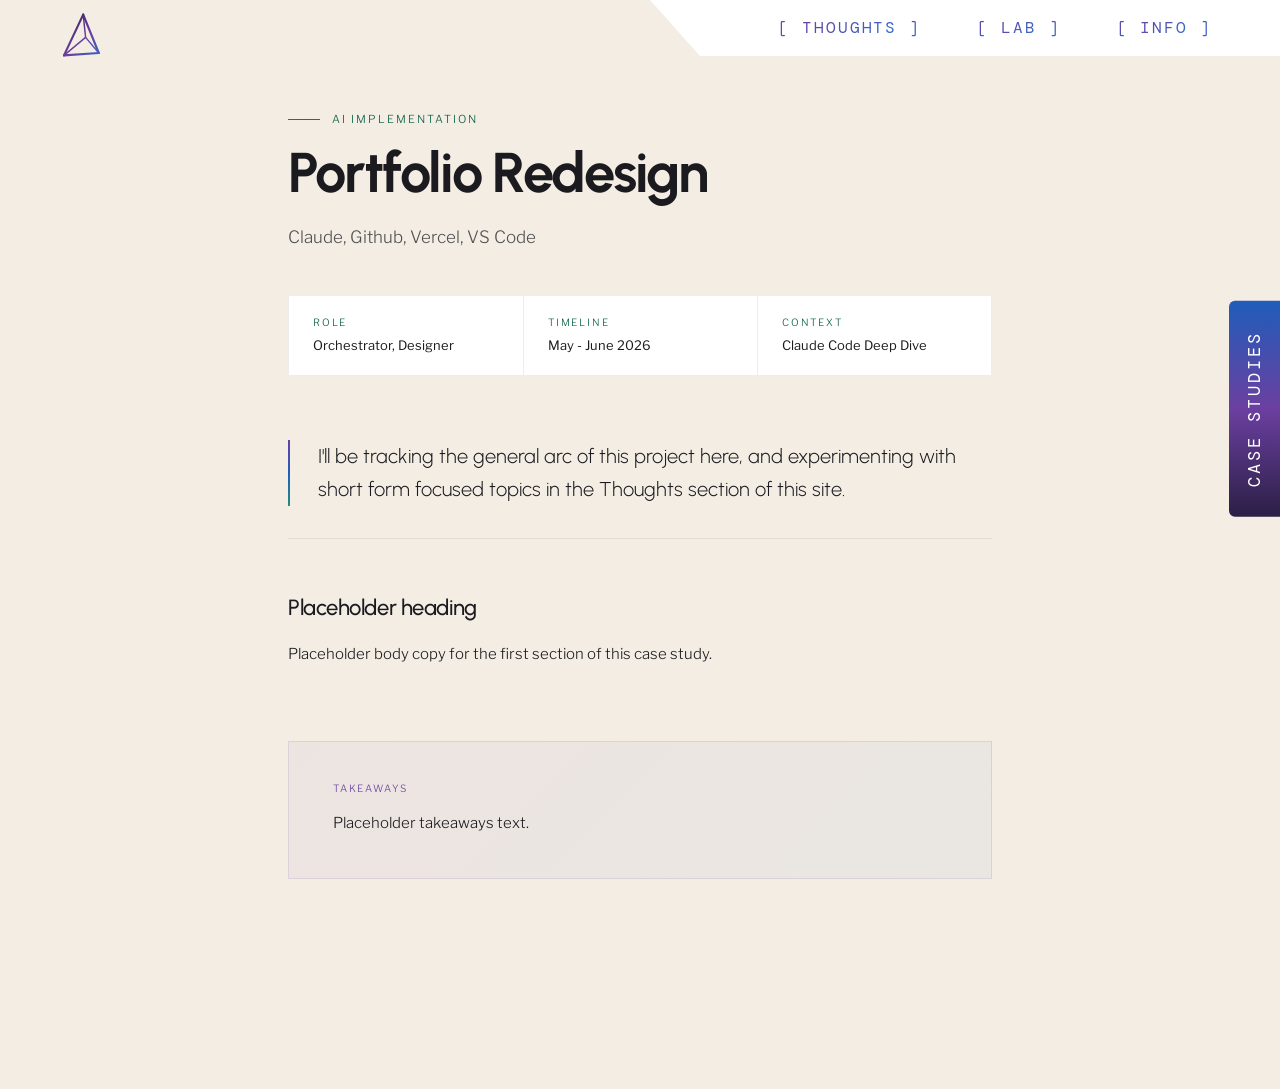
==== work/building-this-portfolio/index.html @ ea53515b "copy edits info blurb etc" ====
<!DOCTYPE html>
<html lang="en">
<head>
<meta charset="UTF-8">
<meta name="viewport" content="width=device-width, initial-scale=1.0">
<title>Portfolio Redesign — Jeremy Magean</title>
<link rel="preconnect" href="https://fonts.googleapis.com">
<link href="https://fonts.googleapis.com/css2?family=DM+Sans:ital,wght@0,300;0,400;0,500;1,300;1,400;1,500&family=DM+Mono:wght@300;400&family=Libre+Franklin:ital,wght@0,300;0,400;0,500;1,400&family=Urbanist:wght@500;600;700;800&display=swap" rel="stylesheet">
<link rel="stylesheet" href="../../css/styles.css">
<style>
html, body {
  font-family: var(--sans);
}

a.top-logo { text-decoration: none; }
a.top-logo:hover svg line { stroke: var(--ink); }

.deco { display: none; }

.cs-page {
  max-width: 800px;
  margin: 0 auto;
  padding: 112px 48px 96px;
}

/* Breadcrumb */
.breadcrumb {
  font-family: var(--mono);
  font-size: 11px;
  font-weight: 300;
  letter-spacing: 0.12em;
  text-transform: uppercase;
  color: var(--muted);
  margin-bottom: 56px;
  display: flex;
  align-items: center;
  gap: 10px;
}

.breadcrumb a {
  color: var(--muted);
  text-decoration: none;
  transition: color 0.2s;
}

.breadcrumb a:hover { color: var(--ink); }

.breadcrumb-sep { opacity: 0.5; }

/* Header */
.case-eyebrow {
  font-family: var(--mono);
  font-size: 11px;
  font-weight: 300;
  letter-spacing: 0.18em;
  text-transform: uppercase;
  color: var(--green);
  margin-bottom: 16px;
  display: flex;
  align-items: center;
  gap: 12px;
}

.case-eyebrow::before {
  content: '';
  display: block;
  width: 32px;
  height: 1px;
  background: linear-gradient(90deg, var(--violet), var(--blue));
}

.case-title {
  font-family: var(--sans);
  font-size: clamp(32px, 5vw, 56px);
  font-weight: 700;
  letter-spacing: -0.03em;
  line-height: 1.1;
  color: var(--ink);
  margin-bottom: 20px;
}

.case-subtitle {
  font-family: var(--sans);
  font-size: 17px;
  font-weight: 300;
  font-style: regular;
  color: var(--muted);
  margin-bottom: 44px;
  line-height: 1.6;
}

/* Metadata strip */
.meta-strip {
  display: grid;
  grid-template-columns: repeat(3, 1fr);
  background: white;
  border: 1px solid rgba(26,26,31,0.08);
  margin-bottom: 64px;
}

.meta-cell { padding: 20px 24px; }
.meta-cell + .meta-cell { border-left: 1px solid rgba(26,26,31,0.08); }

.meta-label {
  font-family: var(--mono);
  font-size: 10px;
  font-weight: 300;
  letter-spacing: 0.18em;
  text-transform: uppercase;
  color: var(--green);
  margin-bottom: 7px;
}

.meta-value {
  font-family: var(--sans);
  font-size: 13px;
  font-weight: 400;
  color: var(--ink);
  line-height: 1.55;
}

/* Blockquote */
.case-blockquote {
  font-family: var(--sans);
  font-size: clamp(16px, 2vw, 20px);
  font-weight: 300;
  font-style: regular;
  color: var(--ink);
  line-height: 1.65;
  padding-left: 28px;
  border-left: 2px solid var(--violet);
  border-image: linear-gradient(180deg, var(--violet), var(--blue), var(--teal)) 1;
  margin-bottom: 32px;
}

/* Intro body */
.case-intro {
  font-family: var(--sans);
  font-size: 15px;
  font-weight: 300;
  color: var(--ink);
  line-height: 1.85;
  max-width: 660px;
  margin-bottom: 64px;
}

/* Divider */
.section-divider {
  width: 100%;
  height: 1px;
  background: rgba(26,26,31,0.08);
  margin-bottom: 56px;
}

/* Sections */
.case-section { margin-bottom: 72px; }

.case-section-heading {
  font-family: var(--sans);
  font-size: 22px;
  font-weight: 500;
  letter-spacing: -0.02em;
  line-height: 1.2;
  color: var(--ink);
  margin-bottom: 20px;
}

.case-subsection-heading {
  font-family: var(--sans);
  font-size: 16px;
  font-weight: 500;
  letter-spacing: -0.01em;
  line-height: 1.3;
  color: var(--ink);
  margin-top: 40px;
  margin-bottom: 16px;
  padding-top: 40px;
  border-top: 1px solid rgba(26,26,31,0.08);
}

.case-section p {
  font-family: var(--body);
  font-size: 15px;
  font-weight: 300;
  color: var(--ink);
  line-height: 1.85;
  max-width: 660px;
  margin-bottom: 24px;
}

/* Image placeholders */
.img-wrap { margin-top: 8px; margin-bottom: 8px; }

.img-portrait {
  max-height: 480px;
  width: auto;
  display: block;
  margin: 0 auto;
}

.img-row-5 {
  display: grid;
  grid-template-columns: repeat(5, 1fr);
  gap: 10px;
  margin-top: 8px;
  margin-bottom: 8px;
}

.img-row-5 img { width: 100%; display: block; }

.img-placeholder {
  width: 100%;
  aspect-ratio: 16 / 9;
  background: white;
  border: 1px solid rgba(26,26,31,0.08);
  display: flex;
  flex-direction: column;
  align-items: center;
  justify-content: center;
  gap: 10px;
}

.img-placeholder svg { opacity: 0.2; }

.img-caption {
  display: block;
  font-family: var(--mono);
  font-size: 10px;
  font-weight: 300;
  letter-spacing: 0.1em;
  text-transform: uppercase;
  color: var(--ink);
  margin-top: 10px;
  margin-bottom: 32px;
}

/* Before/after pair */
.img-pair {
  display: grid;
  grid-template-columns: 1fr 1fr;
  gap: 16px;
  margin-top: 8px;
  margin-bottom: 8px;
}

.img-pair .img-placeholder { aspect-ratio: 4 / 3; }

.img-pair-captions {
  display: grid;
  grid-template-columns: 1fr 1fr;
  gap: 16px;
  margin-bottom: 32px;
}

/* Closing thoughts */
.closing-block {
  background: linear-gradient(135deg, rgba(107,63,160,0.05), rgba(45,110,207,0.05));
  border: 1px solid rgba(107,63,160,0.12);
  padding: 40px 44px;
  margin-bottom: 64px;
}

.closing-label {
  font-family: var(--mono);
  font-size: 10px;
  font-weight: 300;
  letter-spacing: 0.18em;
  text-transform: uppercase;
  color: var(--violet);
  margin-bottom: 16px;
}

.closing-body {
  font-family: var(--sans);
  font-size: 15px;
  font-weight: 300;
  color: var(--ink);
  line-height: 1.85;
}

/* Footer nav */
.case-footer-nav {
  display: flex;
  justify-content: space-between;
  align-items: center;
  padding-top: 32px;
  border-top: 1px solid rgba(26,26,31,0.08);
}

.case-nav-link {
  font-family: var(--mono);
  font-size: 11px;
  font-weight: 300;
  letter-spacing: 0.12em;
  text-transform: uppercase;
  text-decoration: none;
  color: var(--muted);
  display: flex;
  align-items: center;
  gap: 10px;
  transition: color 0.2s;
}

.case-nav-link:hover { color: var(--ink); }
.case-nav-link.prev::before { content: '←'; font-family: var(--sans); font-size: 14px; }
.case-nav-link.next::after  { content: '→'; font-family: var(--sans); font-size: 14px; }

@media (max-width: 640px) {
  .cs-page { padding: 96px 24px 72px; }
  .meta-strip { grid-template-columns: 1fr; }
  .meta-cell + .meta-cell { border-left: none; border-top: 1px solid rgba(26,26,31,0.08); }
  .img-pair { grid-template-columns: 1fr; }
  .img-pair-captions { grid-template-columns: 1fr; }
  .closing-block { padding: 32px 28px; }
}
</style>
</head>
<body data-case="building-this-portfolio">

<a href="../../index.html" class="top-logo">
  <svg width="48" height="48" viewBox="0 0 40 40" fill="none" xmlns="http://www.w3.org/2000/svg">
    <defs>
      <linearGradient id="pyramidGrad" x1="0" y1="0" x2="40" y2="40" gradientUnits="userSpaceOnUse">
        <stop offset="0%" stop-color="#241840"/>
        <stop offset="55%" stop-color="#6b3fa0"/>
        <stop offset="100%" stop-color="#2d6ecf"/>
      </linearGradient>
    </defs>
    <line x1="21" y1="3"  x2="5"  y2="37" stroke="url(#pyramidGrad)" stroke-width="1.8" stroke-linecap="round"/>
    <line x1="21" y1="3"  x2="34" y2="35" stroke="url(#pyramidGrad)" stroke-width="1.8" stroke-linecap="round"/>
    <line x1="5"  y1="37" x2="34" y2="35" stroke="url(#pyramidGrad)" stroke-width="1.8" stroke-linecap="round"/>
    <line x1="21" y1="3"  x2="23" y2="22" stroke="url(#pyramidGrad)" stroke-width="1.2" stroke-linecap="round"/>
    <line x1="34" y1="35" x2="23" y2="22" stroke="url(#pyramidGrad)" stroke-width="1.2" stroke-linecap="round"/>
    <line x1="5"  y1="37" x2="23" y2="22" stroke="url(#pyramidGrad)" stroke-width="1.2" stroke-linecap="round"/>
  </svg>
</a>

<script>
  (function() {
   var parts = location.pathname.split('/').filter(function(s){ return s.length > 0 && s !== 'index.html'; });
var d = parts.length;
    var p = d > 0 ? Array(d).fill('..').join('/') + '/' : '';
    var el = document.currentScript;
    fetch(p + 'nav.html', { cache: 'no-cache' }).then(function(r){ return r.text(); }).then(function(html) {
      var tmp = document.createElement('div');
      tmp.innerHTML = html;
      tmp.querySelectorAll('a[href]').forEach(function(a) { a.setAttribute('href', p + a.getAttribute('href')); });
      var parent = el.parentNode;
      var codes = [];
      Array.from(tmp.childNodes).forEach(function(node) {
        if (node.nodeName === 'SCRIPT') { codes.push(node.textContent); }
        else { parent.insertBefore(node, el); }
      });
      parent.removeChild(el);
      codes.forEach(function(code) {
        var s = document.createElement('script');
        s.textContent = code;
        document.head.appendChild(s);
      });
    });
  })();
</script>

<div class="cs-page">

  <header>
    <p class="case-eyebrow">AI Implementation</p>
    <h1 class="case-title">Portfolio Redesign</h1>
    <p class="case-subtitle">Claude, Github, Vercel, VS Code</p>
    <div class="meta-strip">
      <div class="meta-cell">
        <p class="meta-label">Role</p>
        <p class="meta-value">Orchestrator, Designer</p>
      </div>
      <div class="meta-cell">
        <p class="meta-label">Timeline</p>
        <p class="meta-value">May - June 2026</p>
      </div>
      <div class="meta-cell">
        <p class="meta-label">Context</p>
        <p class="meta-value">Claude Code Deep Dive</p>
      </div>
    </div>
  </header>

  <blockquote class="case-blockquote">
    I'll be tracking the general arc of this project here, and experimenting with short form focused topics in the Thoughts section of this site.
  </blockquote>

  <div class="section-divider"></div>

  <section class="case-section">
    <h2 class="case-section-heading">Placeholder heading</h2>
    <p>
      Placeholder body copy for the first section of this case study.
    </p>
  </section>

  <div class="closing-block">
    <p class="closing-label">Takeaways</p>
    <p class="closing-body">
      Placeholder takeaways text.
    </p>
  </div>

  <nav class="case-footer-nav">
    <a href="../flytedesk/index.html" class="case-nav-link prev">Previous</a>
    <a href="../wowza-video/index.html" class="case-nav-link next">Next</a>
  </nav>

</div>

<script src="../../js/main.js" defer></script>
</body>
</html>
---- css/styles.css ----
*, *::before, *::after { box-sizing: border-box; margin: 0; padding: 0; }
:root {
  --ink: #1a1a1f;
  --paper: #f3ede4;
  --violet: #6b3fa0;
  --blue: #205dba;
  --darkblue: #0b285a;
  --teal: #218e77;
  --green: #065e45;
  --muted: #4f4f50;
  --serif: 'DM Serif Display', Georgia, serif;
  --sans: 'Urbanist', system-ui, sans-serif;
  --body: 'Libre Franklin', 'DM Sans', system-ui, sans-serif;
  --mono: 'DM Mono', monospace;
}
html, body {
  height: 100%;
  background: var(--paper);
  color: var(--ink);
  font-family: var(--mono);
  overflow-x: hidden;
}
.page {
  min-height: 100vh;
  display: grid;
  grid-template-columns: 1fr 1fr;
  grid-template-rows: 1fr auto;
  gap: 0 48px;
  padding: 42px 52px 44px 52px;
  max-width: 1440px;
  margin: 0 auto;
}
.main {
  grid-column: 1;
  grid-row: 1;
  min-width: 0;
  display: flex;
  flex-direction: column;
  justify-content: flex-start;
  padding-top: calc(12vh - 8px);
  max-width: 640px;
}
.cs-page p {
  font-family: var(--body);
}

.articles-outer {
  grid-column: 2;
  grid-row: 1;
  min-width: 0;
  align-self: start;
  position: relative;
  overflow: hidden;
}
.articles-outer::before,
.articles-outer::after {
  content: '';
  position: absolute;
  left: 0;
  right: 0;
  height: 32px;
  pointer-events: none;
  z-index: 2;
}
.articles-outer::before {
  height: 200px;
  top: 0;
  background: linear-gradient(to bottom, var(--paper) 0%, transparent 100%);
  opacity: 0;
  transition: opacity 0.3s ease;
}
.articles-outer::after {
  bottom: 0;
  background: linear-gradient(to top, var(--paper) 0%, transparent 100%);
}
.articles-outer.is-scrolled::before {
  opacity: 1;
}
.articles {
  position: relative;
  z-index: 1;
  padding-top: calc(10vh + 8px);
  display: flex;
  flex-direction: column;
  align-items: flex-end;
  margin-left: auto;
  gap: 12px;
  max-height: calc(100vh - 200px);
  overflow-y: auto;
  scrollbar-width: none;
  padding-right: 52px;
  padding-bottom: 112px;
}
.articles::-webkit-scrollbar { display: none; }
.article-card {
  position: relative;
  background: white;
  border: 1px solid rgba(26,26,31,0.08);
  padding: 20px 18px;
  text-decoration: none;
  display: block;
  transition: box-shadow 0.2s;
  max-width: 500px;
}
.article-card::before {
  content: '';
  position: absolute;
  left: -8px;
  top: 14px;
  bottom: 14px;
  width: 2px;
  background: linear-gradient(180deg, var(--violet), var(--blue));
  transform: scaleY(0);
  transform-origin: center;
  transition: none;
}
.article-card:hover {
  box-shadow: 0 4px 24px rgba(26,26,31,0.14);
}
.article-card:hover::before {
  transform: scaleY(1);
  transition: transform 0.15s ease;
}
.article-card-tag {
  font-family: var(--mono);
  font-size: 11px;
  font-weight: 300;
  letter-spacing: 0.18em;
  text-transform: uppercase;
  color: var(--blue);
  margin-bottom: 11px;
}
.article-card-title {
  font-family: var(--sans);
  font-size: 16px;
  font-weight: 500;
  color: var(--ink);
  margin-bottom: 6px;
  letter-spacing: -0.01em;
  line-height: 1.3;
}
.article-card-excerpt {
  font-family: var(--body);
  font-size: 13px;
  font-weight: 300;
  color: #323238;
  line-height: 1.6;
  margin-bottom: 8px;
}
.article-card-meta {
  font-size: 11px;
  font-weight: 300;
  letter-spacing: 0.1em;
  color: var(--muted);
  text-transform: uppercase;
}
.articles-view-all {
  font-family: var(--mono);
  font-size: 13px;
  font-weight: 300;
  letter-spacing: 0.09em;
  text-transform: uppercase;
  text-decoration: none;
  margin-top: 6px;
  background: linear-gradient(135deg, var(--violet), var(--blue));
  -webkit-background-clip: text;
  -webkit-text-fill-color: transparent;
  background-clip: text;
}
.articles-view-all:hover { -webkit-text-fill-color: var(--ink); }
.articles-label {
  display: none;
}
@media (max-width: 1024px) {
  .page {
    grid-template-columns: 1fr;
    padding: 80px 24px 44px 24px;
  }
  .main {
    grid-column: 1;
    grid-row: 1;
    max-width: 100%;
    padding-top: 24px;
  }
  .articles-outer {
    grid-column: 1;
    grid-row: 2;
    max-height: none;
    overflow: visible;
  }
  .articles-outer::before,
  .articles-outer::after { display: none; }
  .articles {
    max-height: none;
    overflow-y: visible;
    padding-top: 32px;
  }
  
  .articles-label {
    display: flex;
    align-items: center;
    gap: 8px;
    font-size: 9px;
    letter-spacing: 0.18em;
    text-transform: uppercase;
    color: var(--muted);
    margin-bottom: 12px;
  }
  .articles-label::before {
    content: '';
    display: block;
    width: 16px;
    height: 1px;
    background: linear-gradient(90deg, var(--violet), var(--blue));
  }
.articles-view-all {
  max-width:600px;
  width: 100%;
  text-align: right;
  display: block;
  padding-right: 40px;
}
@media (max-width: 630px) {
  .articles-view-all {
    padding-right: 0;
  }
}
}
.pre-footer {
  margin-top: 56px;
}
.pre-footer .status-block {
  margin-bottom: 20px;
}
.eyebrow {
  font-family: var(--mono);
  font-size: 11px;
  font-weight: 300;
  letter-spacing: 0.18em;
  text-transform: uppercase;
  color: var(--muted);
  margin-bottom: 36px;
  display: flex;
  align-items: center;
  gap: 12px;
}
.eyebrow::before {
  content: '';
  display: block;
  width: 32px;
  height: 1px;
  background: linear-gradient(90deg, var(--violet), var(--blue));
}
.name {
  font-family: var(--sans);
  font-size: clamp(32px, 4.8vw, 72px);
  font-weight: 800;
  line-height: 1.37;
  letter-spacing: -0.035em;
  color: var(--ink);
}
@media (max-width: 1100px) {
  .name { font-size: clamp(48px, 4.8vw, 60px); }
}
@media (max-width: 900px) {
  .name { font-size: clamp(32px, 4.8vw, 54px); }
}
.name .gradient-text {
  color: var(--ink);
}
.tagline {
  font-family: var(--mono);
  font-weight: 300;
  font-size: clamp(21px, 2.2vw, 30px);
  color: var(--teal);
  margin-top: 36px;
  margin-bottom: 8px;
  line-height: 1.5;
  letter-spacing: -0.08em;
}
.status-block {
  display: flex;
  align-items: center;
  gap: 14px;
}
.dot {
  width: 8px;
  height: 8px;
  border-radius: 50%;
  background: var(--blue);
  animation: pulse 2.4s ease-in-out infinite;
  flex-shrink: 0;
}
@keyframes pulse {
  0%, 100% { opacity: 1; transform: scale(1); }
  50% { opacity: 0.5; transform: scale(0.75); }
}
.status-text {
  font-size: 16px;
  font-weight: 300;
  color: var(--ink);
  opacity: 0.7;
  letter-spacing: 0.04em;
}
.email-form {
  display: flex;
  max-width: 440px;
  border: 1px solid rgba(26,26,31,0.2);
  background: white;
}
.email-form input {
  flex: 1;
  border: none;
  background: transparent;
  padding: 14px 18px;
  font-family: var(--mono);
  font-size: 13px;
  font-weight: 300;
  color: var(--ink);
  outline: none;
  min-width: 0;
}
.email-form input::placeholder { color: var(--muted); }
.email-form button {
  border: none;
  border-left: 1px solid rgba(26,26,31,0.15);
  background: linear-gradient(135deg, #241840 0%, var(--violet) 55%, var(--blue) 110%);
  color: white;
  padding: 14px 22px;
  font-family: var(--mono);
  font-size: 11px;
  font-weight: 400;
  letter-spacing: 0.12em;
  text-transform: uppercase;
  cursor: pointer;
  transition: opacity 0.2s;
  white-space: nowrap;
  flex-shrink: 0;
}
.email-form button:hover { background: linear-gradient(135deg, #4e2e75, #1f4e99, #07704a); color: white; }
.confirm-msg {
  display: none;
  font-size: 13px;
  font-weight: 300;
  color: var(--teal);
  margin-top: 12px;
  font-family: var(--mono);
}
.footer {
  display: flex;
  justify-content: space-between;
  align-items: flex-end;
  padding-top: 24px;
  border-top: 1px solid transparent;
  border-image: linear-gradient(90deg, #ccc4e5, rgba(61, 61, 101, 0.12)) 1;
  grid-column: 1 / -1;
  grid-row: 2;
}
.footer-left {
  font-size: 16.5px;
  font-weight: 300;
  letter-spacing: 0.08em;
  background: linear-gradient(135deg, var(--violet), var(--blue));
  -webkit-background-clip: text;
  -webkit-text-fill-color: transparent;
  background-clip: text;
}
.footer-links { display: flex; gap: 24px; align-items: center; }
.footer-links a {
  font-size: 16.5px;
  font-weight: 300;
  text-decoration: none;
  letter-spacing: 0.08em;
  text-transform: uppercase;
  background: linear-gradient(135deg, var(--violet), var(--blue));
  -webkit-background-clip: text;
  -webkit-text-fill-color: transparent;
  background-clip: text;
  transition: opacity 0.2s;
}
.footer-links a:hover { opacity: 1; -webkit-text-fill-color: var(--ink); }
a.footer-left { text-decoration: none; }
a.footer-left svg line { transition: stroke 0.2s; }
a.footer-left:hover .footer-left-text { background: none; -webkit-text-fill-color: var(--ink); }
a.footer-left:hover svg line { stroke: var(--ink); }



/* Top logo */
.top-logo {
  position: fixed;
  top: 5px;
  left: 52px;
  z-index: 100;
  padding: 6px;
  display: flex;
  align-items: center;
  justify-content: center;
}
.top-logo svg {
  display: block;
}


/* Case Studies vertical tab */
.case-studies-tab {
  position: fixed;
  right: 0;
  top: 44%;
  transform: translateY(-44%);
  z-index: 99;
  border: none;
  cursor: pointer;
  padding: 30px 15px;
  background: linear-gradient(180deg, #2a1f45, var(--violet), var(--blue));
  color: white;
  font-family: var(--mono);
  font-size: 16.5px;
  font-weight: 400;
  letter-spacing: 0.18em;
  text-transform: uppercase;
  writing-mode: vertical-rl;
  text-orientation: mixed;
  transform: translateY(-44%) rotate(180deg);
  transition: opacity 0.2s, padding 0.2s;
  border-radius: 0 6px 6px 0;
}
.case-studies-tab:hover { background: linear-gradient(180deg, #4e2e75, #1f4e99, #07704a); color: white; padding: 30px 20px; }

/* Overlay */
.drawer-overlay {
  position: fixed;
  inset: 0;
  background: rgba(26,26,31,0.35);
  z-index: 100;
  opacity: 0;
  pointer-events: none;
  transition: opacity 0.35s ease;
}
.drawer-overlay.open {
  opacity: 1;
  pointer-events: all;
}

/* Drawer */
.drawer {
  position: fixed;
  top: 0;
  right: 0;
  width: min(600px, 92vw);
  height: 100vh;
  background: var(--paper);
  z-index: 101;
  transform: translateX(100%);
  transition: transform 0.4s cubic-bezier(0.32, 0, 0.14, 1);
  display: flex;
  flex-direction: column;
  overflow: hidden;
  border-left: 1px solid rgba(26,26,31,0.08);
}
.drawer.open {
  transform: translateX(0);
}
.drawer-header {
  display: flex;
  justify-content: space-between;
  align-items: center;
  padding: 32px 36px 24px;
  border-bottom: 1px solid rgba(26,26,31,0.08);
  flex-shrink: 0;
}
.drawer-title {
  font-family: var(--sans);
  font-size: 24px;
  font-weight: 500;
  letter-spacing: -0.01em;
  color: var(--ink);
}
.drawer-close {
  border: none;
  background: none;
  cursor: pointer;
  padding: 4px;
  color: var(--muted);
  font-size: 30px;
  font-weight: 200;
  line-height: 1;
  transition: color 0.2s;
}
.drawer-close:hover { color: var(--ink); }
.drawer-body {
  flex: 1;
  overflow-y: auto;
  padding: 28px 36px 36px;
  display: flex;
  flex-direction: column;
  gap: 16px;
}

/* Case study cards */
.case-card {
  position: relative;
  background: white;
  border: 1px solid rgba(26,26,31,0.08);
  padding: 16px;
  cursor: pointer;
  transition: box-shadow 0.2s;
  text-decoration: none;
  display: block;
  color: inherit;
}
.case-card::before {
  content: '';
  position: absolute;
  left: -8px;
  top: 10px;
  bottom: 10px;
  width: 2px;
  background: linear-gradient(180deg, var(--violet), var(--blue));
  transform: scaleY(0);
  transform-origin: center;
  transition: none;
}
.case-card:hover {
  box-shadow: 0 4px 24px rgba(26,26,31,0.14);
}
.case-card:hover::before {
  transform: scaleY(1);
  transition: transform 0.15s ease;
}
.case-card.active {
  border-color: var(--blue);
}
.case-card-tag {
  font-family: var(--mono);
  font-size: 10px;
  font-weight: 300;
  letter-spacing: 0.18em;
  text-transform: uppercase;
  color: var(--blue);
  margin-bottom: 14px;
}
.case-card-title {
  font-family: var(--sans);
  font-size: 19px;
  font-weight: 500;
  color: var(--ink);
  margin-bottom: 12px;
  letter-spacing: -0.01em;
}
.case-card-desc {
  font-family: var(--body);
  font-size: 14px;
  font-weight: 300;
  color: #323238;
  line-height: 1.6;
  margin-bottom: 16px;
}
.case-card-meta {
  display: flex;
  gap: 16px;
}
.case-card-meta span {
  font-family: var(--mono);
  font-size: 11px;
  font-weight: 300;
  letter-spacing: 0.03em;
  color: #065e45;
  text-transform: uppercase;
  margin-bottom: 4px;
}

/* Lightbox */
.lightbox {
  display: none;
  position: fixed;
  inset: 0;
  background: #f3ede4;
  z-index: 1000;
  align-items: center;
  justify-content: center;
  cursor: zoom-out;
}

.lightbox.open { display: flex; }

.lightbox > img {
  max-width: 92vw;
  max-height: 92vh;
  object-fit: contain;
  cursor: default;
}

.lightbox-close {
  position: absolute;
  top: 20px;
  right: 24px;
  background: none;
  border: none;
  color: var(--muted);
  cursor: pointer;
  padding: 4px;
  transition: color 0.2s;
  display: flex;
}

.lightbox-close:hover { color: var(--ink); }

.lightbox-inner {
  display: flex;
  align-items: center;
  gap: 20px;
  max-width: 92vw;
}

.lightbox-inner img {
  max-width: 100%;
  max-height: 88vh;
  object-fit: contain;
  cursor: default;
  flex-shrink: 1;
}

.lightbox-nav {
  background: none;
  border: none;
  color: var(--muted);
  cursor: pointer;
  padding: 8px;
  transition: color 0.2s;
  display: none;
  flex-shrink: 0;
}

.lightbox-nav:hover { color: var(--ink); }
.lightbox.has-carousel .lightbox-nav { display: block; }

.cs-page img:not(.no-lightbox) { cursor: zoom-in; }

.deco {
  position: fixed;
  top: 0; right: 0;
  width: 50vw; height: 100vh;
  pointer-events: none;
  overflow: hidden;
  z-index: 0;
}
.page > * { position: relative; z-index: 1; }
@media (max-width: 1024px) {
  .name { font-size: clamp(36px, 10vw, 56px); }
  .pre-footer { grid-column: 1; grid-row: 3; }
  .footer {
    grid-column: 1;
    grid-row: 3;
    flex-direction: column;
    align-items: flex-start;
    gap: 44px;
    padding-top: 48px;
  }
  .deco { width: 80vw; opacity: 0.5; }
  .drawer-header, .drawer-body { padding-left: 24px; padding-right: 24px; }
  .article-card {
    max-width: 100%;
    width: 100%;
    margin-left: 0;
    margin-right: 0;
  }
  .main {
    grid-column: 1;
    grid-row: 1;
    max-width: 100%;
    padding-top: 48px;
  }
.articles {
  align-items: flex-start;
  margin-left: 0;
  width: 100%;
  padding-right: 0;
}
  .top-logo {
  display: none;
}
.footer-left {
  display: flex;
  align-items: center;
  gap: 10px;
}
.article-card {
  max-width: 560px;
  width: 100%;
  margin-left: 0;
  margin-right: 0;
}
}
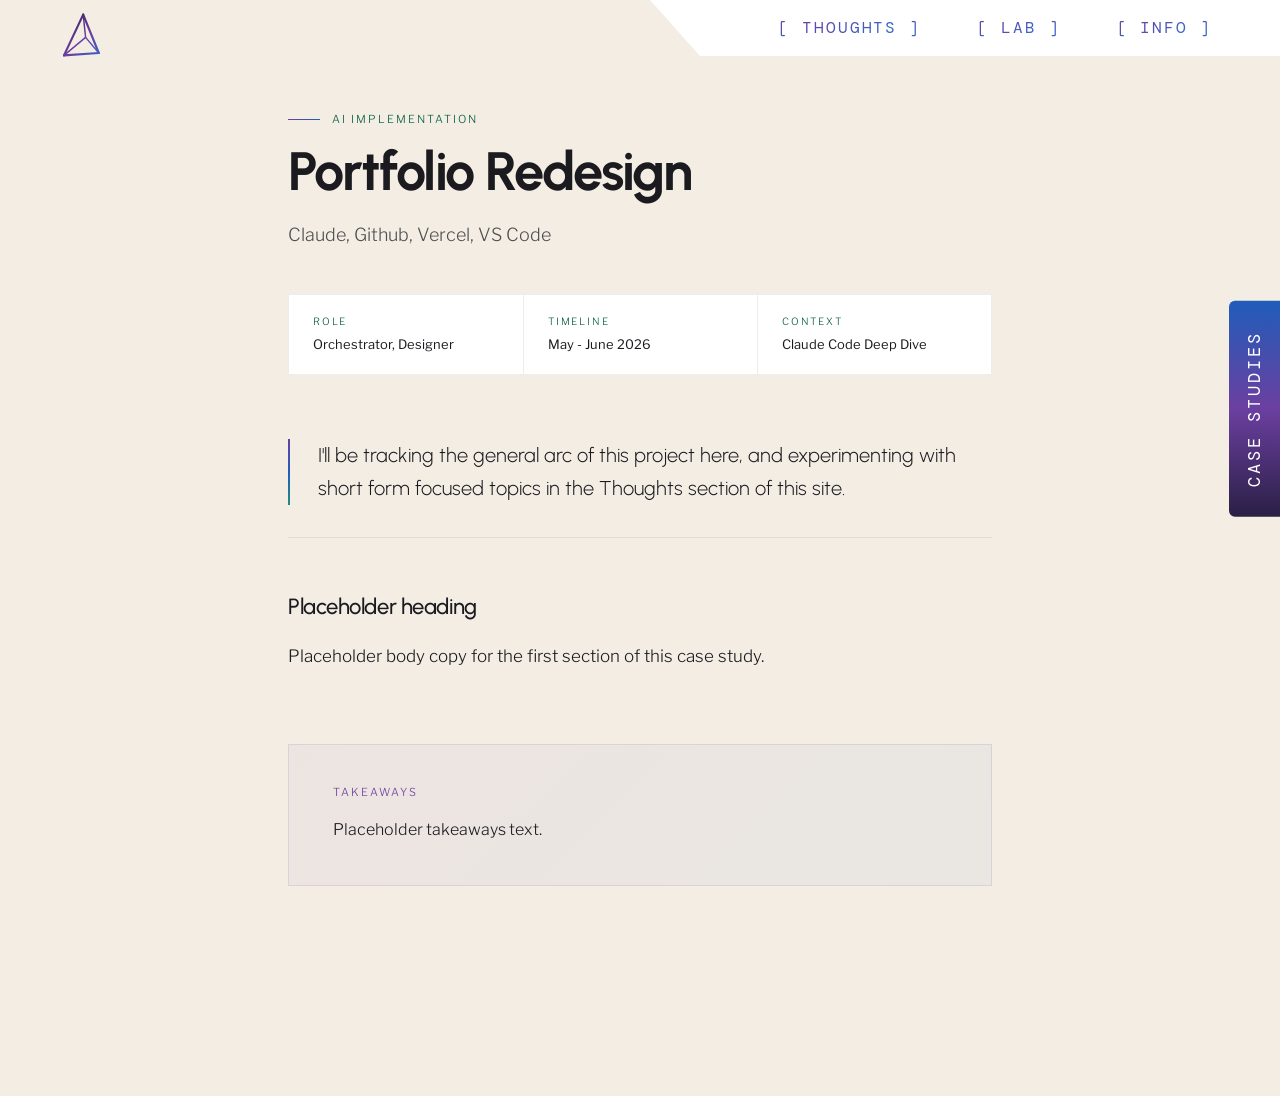
==== commit b5da0bb7: "Case study font adjustments Co-Authored-By: Claude Opus 4.8 <noreply@anthropic.com>" ====
--- a/work/building-this-portfolio/index.html
+++ b/work/building-this-portfolio/index.html
@@ -71,7 +71,7 @@
 
 .case-title {
   font-family: var(--sans);
-  font-size: clamp(32px, 5vw, 56px);
+  font-size: clamp(32px, 5vw, 54px);
   font-weight: 700;
   letter-spacing: -0.03em;
   line-height: 1.1;
@@ -81,7 +81,7 @@
 
 .case-subtitle {
   font-family: var(--sans);
-  font-size: 17px;
+  font-size: 18px;
   font-weight: 300;
   font-style: regular;
   color: var(--muted);
@@ -180,7 +180,7 @@
 
 .case-section p {
   font-family: var(--body);
-  font-size: 15px;
+  font-size: 17px;
   font-weight: 300;
   color: var(--ink);
   line-height: 1.85;
@@ -262,7 +262,7 @@
 
 .closing-label {
   font-family: var(--mono);
-  font-size: 10px;
+  font-size: 11px;
   font-weight: 300;
   letter-spacing: 0.18em;
   text-transform: uppercase;
@@ -272,7 +272,7 @@
 
 .closing-body {
   font-family: var(--sans);
-  font-size: 15px;
+  font-size: 16px;
   font-weight: 300;
   color: var(--ink);
   line-height: 1.85;
--- a/css/styles.css
+++ b/css/styles.css
@@ -8,6 +8,7 @@
   --teal: #218e77;
   --green: #065e45;
   --muted: #4f4f50;
+  --gray: #8c8c8c;
   --serif: 'DM Serif Display', Georgia, serif;
   --sans: 'Urbanist', system-ui, sans-serif;
   --body: 'Libre Franklin', 'DM Sans', system-ui, sans-serif;
@@ -96,7 +97,7 @@
   position: relative;
   background: white;
   border: 1px solid rgba(26,26,31,0.08);
-  padding: 20px 18px;
+  padding: 20px 24px;
   text-decoration: none;
   display: block;
   transition: box-shadow 0.2s;
@@ -502,7 +503,7 @@
   position: relative;
   background: white;
   border: 1px solid rgba(26,26,31,0.08);
-  padding: 16px;
+  padding: 20px;
   cursor: pointer;
   transition: box-shadow 0.2s;
   text-decoration: none;
@@ -533,19 +534,19 @@
 }
 .case-card-tag {
   font-family: var(--mono);
-  font-size: 10px;
+  font-size: 11px;
   font-weight: 300;
   letter-spacing: 0.18em;
   text-transform: uppercase;
   color: var(--blue);
-  margin-bottom: 14px;
+  margin-bottom: 13px;
 }
 .case-card-title {
   font-family: var(--sans);
   font-size: 19px;
   font-weight: 500;
   color: var(--ink);
-  margin-bottom: 12px;
+  margin-bottom: 9px;
   letter-spacing: -0.01em;
 }
 .case-card-desc {
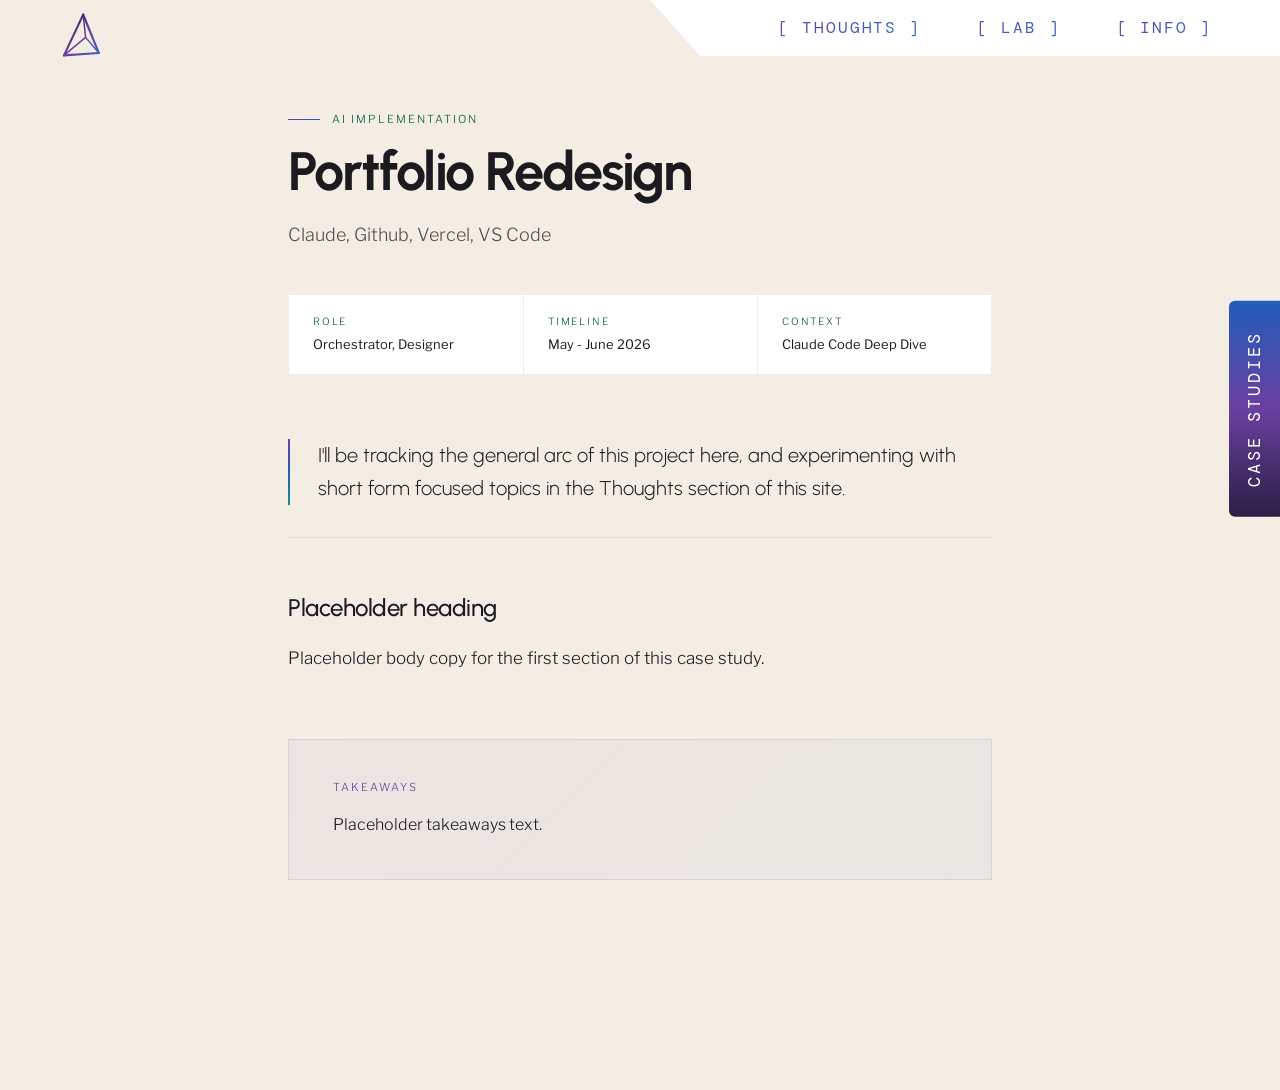
==== commit ef8939c5: "case-section font sizes Co-Authored-By: Claude Opus 4.8 <noreply@anthropic.com>" ====
--- a/work/building-this-portfolio/index.html
+++ b/work/building-this-portfolio/index.html
@@ -153,11 +153,11 @@
 }
 
 /* Sections */
-.case-section { margin-bottom: 72px; }
+.case-section { margin-bottom: 64px; }
 
 .case-section-heading {
   font-family: var(--sans);
-  font-size: 22px;
+  font-size: 24px;
   font-weight: 500;
   letter-spacing: -0.02em;
   line-height: 1.2;
@@ -224,14 +224,14 @@
 
 .img-caption {
   display: block;
-  font-family: var(--mono);
-  font-size: 10px;
+  font-family: var(--sans);
+  font-size: 13px;
   font-weight: 300;
   letter-spacing: 0.1em;
-  text-transform: uppercase;
-  color: var(--ink);
-  margin-top: 10px;
-  margin-bottom: 32px;
+  text-transform: regular;
+  color: var(--muted);
+  margin-top: 14px;
+  margin-bottom: 40px;
 }
 
 /* Before/after pair */
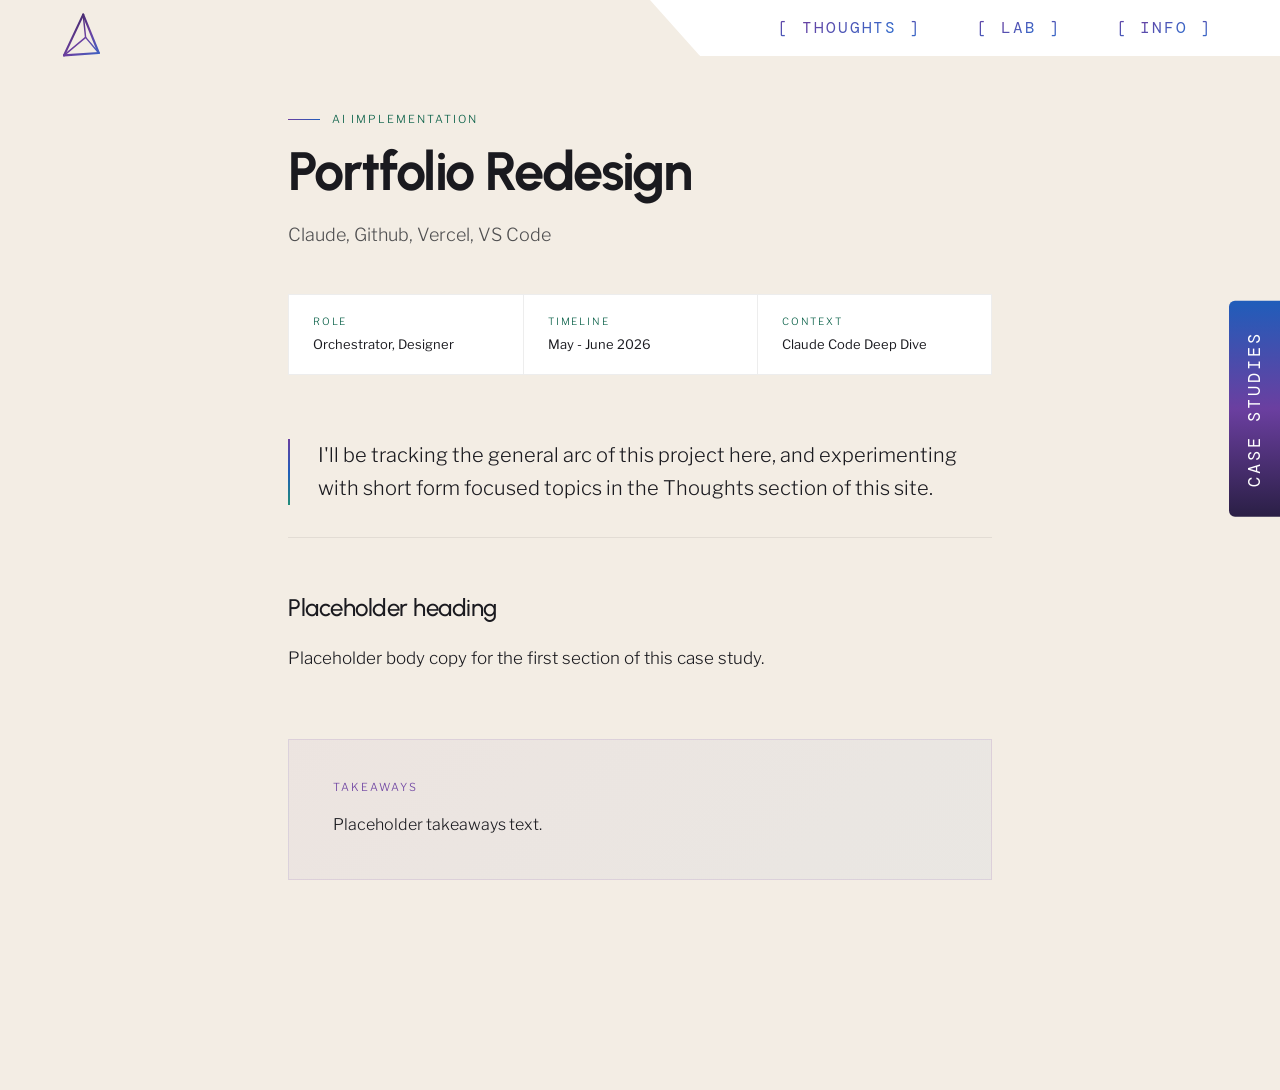
==== commit 99fef3ef: "case-blockquote font to body Co-Authored-By: Claude Opus 4.8 <noreply@anthropic.com>" ====
--- a/work/building-this-portfolio/index.html
+++ b/work/building-this-portfolio/index.html
@@ -121,7 +121,7 @@
 
 /* Blockquote */
 .case-blockquote {
-  font-family: var(--sans);
+  font-family: var(--body);
   font-size: clamp(16px, 2vw, 20px);
   font-weight: 300;
   font-style: regular;
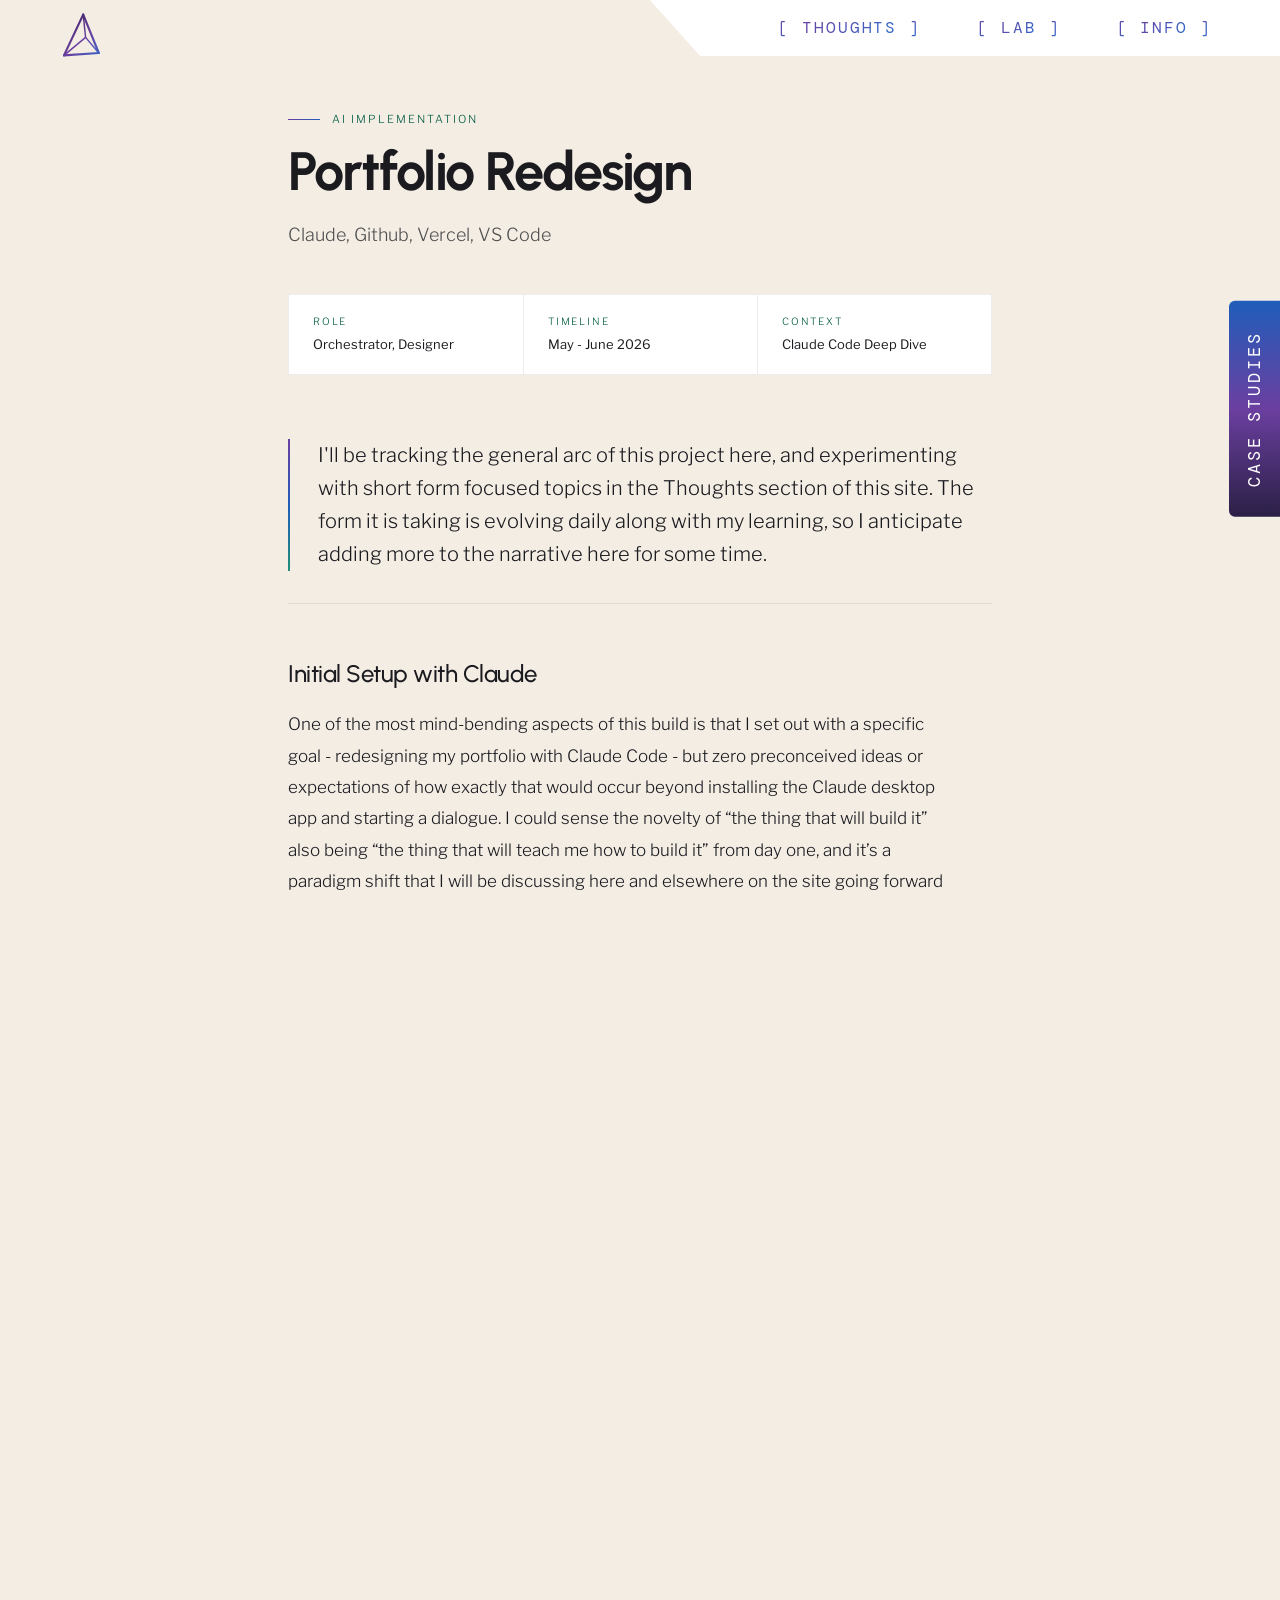
==== commit 99701ccc: "Portfolio build copy Co-Authored-By: Claude Opus 4.8 <noreply@anthropic.com>" ====
--- a/work/building-this-portfolio/index.html
+++ b/work/building-this-portfolio/index.html
@@ -384,16 +384,19 @@
   </header>
 
   <blockquote class="case-blockquote">
-    I'll be tracking the general arc of this project here, and experimenting with short form focused topics in the Thoughts section of this site.
+    I'll be tracking the general arc of this project here, and experimenting with short form focused topics in the Thoughts section of this site. The form it is taking is evolving daily along with my learning, so I anticipate adding more to the narrative here for some time.
   </blockquote>
 
   <div class="section-divider"></div>
 
   <section class="case-section">
-    <h2 class="case-section-heading">Placeholder heading</h2>
+    <h2 class="case-section-heading">Initial Setup with Claude</h2>
     <p>
-      Placeholder body copy for the first section of this case study.
+      One of the most mind-bending aspects of this build is that I set out  with a specific goal - redesigning my portfolio with Claude Code - but zero preconceived ideas or expectations of how exactly that would occur beyond installing the Claude desktop app and starting a dialogue. I could sense the novelty of “the thing that will build it” also being “the thing that will teach me how to build it” from day one, and it’s a paradigm shift that I will be discussing here and elsewhere on the site  going forward because I feel that it represents a foundational aspect of how this type of work will be conducted going forward.
     </p>
+    <p>My first session involved setting up GitHub and Vercel along with getting more familiar with running commands in my mac's terminal which was a first for me. As I designer it was a bit intimidating to work from the black screen territory I knew only vaguely having worked with developers over the years but another threshold of my experience was crossed when I realised that if the terminal returned an error I could just cut and paste it  into the Claude desktop UI and have an explantation (more on this later) and a solution usually on the first or second revised try based on the situation. Getting blocked wasn't an issue that involved tracking someone more knowledgeable down on slack or in person, it was generally a quick back and forth where I was gathering more context and getting into the habit of recognizing I could unblock myself within a minute or two and move on to the next task without breaking the flow of progress for myself or anyone else.</p>
+
+    <p>There was an element of trust involved with setting up some of the permissions allowing Claude to control aspects of the integration, and I intentionally went for a minimal approach knowing that there were already advancements in Claude Design that could streamline the process and get to a seemingly finished product sooner. I wanted to test my ability to prompt throughout the workflow and understand the steps in a more agile process, rather than a waterfall approach where upfront requirements set the entire course of the output. Interestingly from my current perspective weeks later it seems that we are closing that loop in many ways, where the tools are becoming so precise and skilled at interpreting intent that a more waterfall mindset has its benefits.</p>
   </section>
 
   <div class="closing-block">
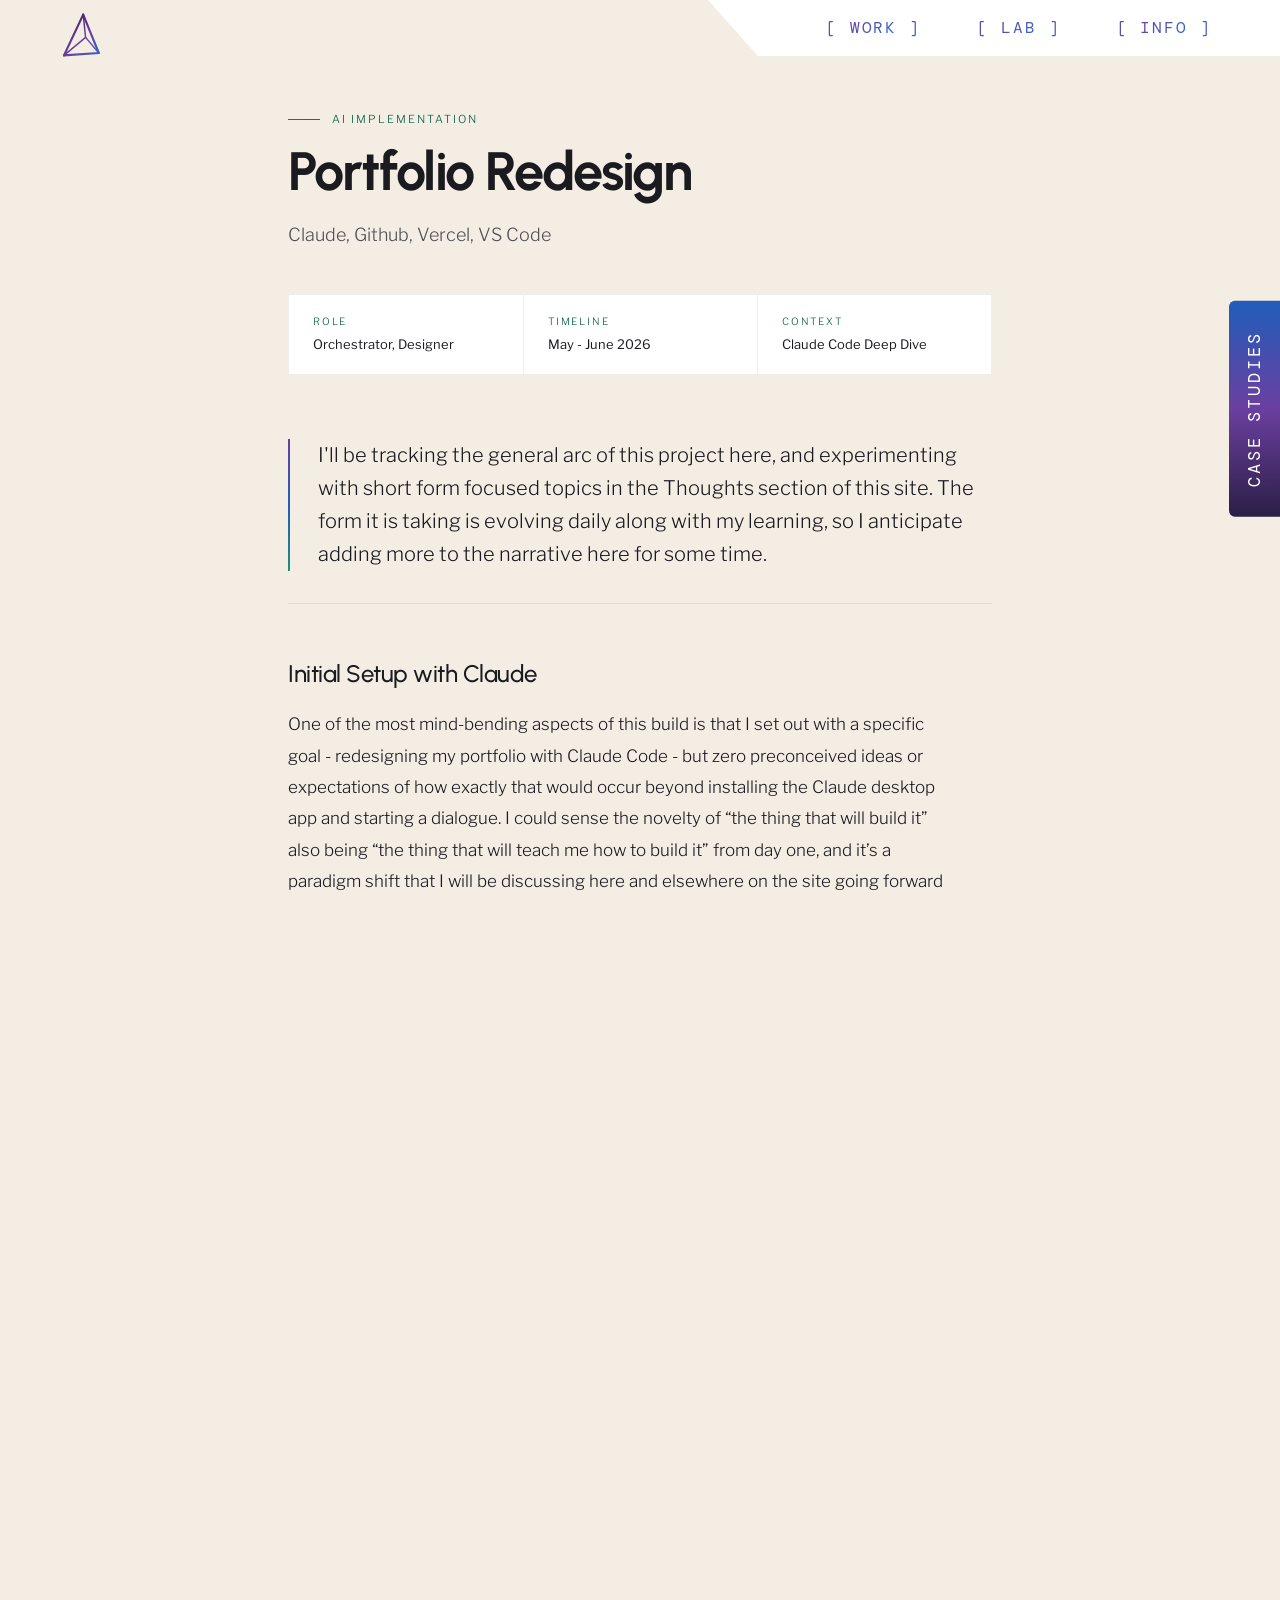
==== commit 22f0cf25: "favicon Co-Authored-By: Claude Opus 4.8 <noreply@anthropic.com>" ====
--- a/work/building-this-portfolio/index.html
+++ b/work/building-this-portfolio/index.html
@@ -7,6 +7,7 @@
 <link rel="preconnect" href="https://fonts.googleapis.com">
 <link href="https://fonts.googleapis.com/css2?family=DM+Sans:ital,wght@0,300;0,400;0,500;1,300;1,400;1,500&family=DM+Mono:wght@300;400&family=Libre+Franklin:ital,wght@0,300;0,400;0,500;1,400&family=Urbanist:wght@500;600;700;800&display=swap" rel="stylesheet">
 <link rel="stylesheet" href="../../css/styles.css">
+<link rel="icon" type="image/svg+xml" href="/favicon.svg">
 <style>
 html, body {
   font-family: var(--sans);
--- a/css/styles.css
+++ b/css/styles.css
@@ -571,6 +571,59 @@
   margin-bottom: 4px;
 }
 
+/* Desktop hover preview panel — lives in the empty space to the left of the drawer.
+   Visibility is toggled in JS and gated behind a (hover: hover) media query check. */
+.case-preview {
+  position: fixed;
+  top: 50%;
+  transform: translateY(-50%);
+  /* anchor the panel a fixed gap to the left of the open drawer's edge, so it
+     keeps the same relationship to the drawer at every desktop width */
+  right: calc(min(600px, 92vw) + 44px);
+  /* fill the space left of the drawer minus equal margins, capped so it doesn't
+     grow indefinitely on very large screens */
+  width: min(1000px, calc(100vw - min(600px, 92vw) - 96px));
+  z-index: 102;
+  display: none;
+  pointer-events: none;
+  background: #ffffff;
+  border-radius: 18px;
+  padding: 6px;
+  box-shadow: 0 1px 2px rgba(26,26,31,0.06), 0 8px 24px rgba(26,26,31,0.06);
+}
+.case-preview.visible { display: block; }
+.case-preview-inner {
+  background: #ffffff;
+  border: 1px solid rgba(26,26,31,0.06);
+  border-radius: 13px;
+  padding: 6px;
+}
+.case-preview-image {
+  position: relative;
+  border-radius: 9px;
+  overflow: hidden;
+  background: #f0f0f2;
+  aspect-ratio: 16 / 10;
+  display: flex;
+  align-items: center;
+  justify-content: center;
+}
+.case-preview-img {
+  width: 100%;
+  height: 100%;
+  object-fit: cover;
+  display: block;
+}
+.case-preview-image span {
+  font-family: var(--mono);
+  font-size: 11px;
+  font-weight: 300;
+  letter-spacing: 0.15em;
+  text-transform: uppercase;
+  color: var(--muted);
+  opacity: 0.6;
+}
+
 /* Lightbox */
 .lightbox {
   display: none;
